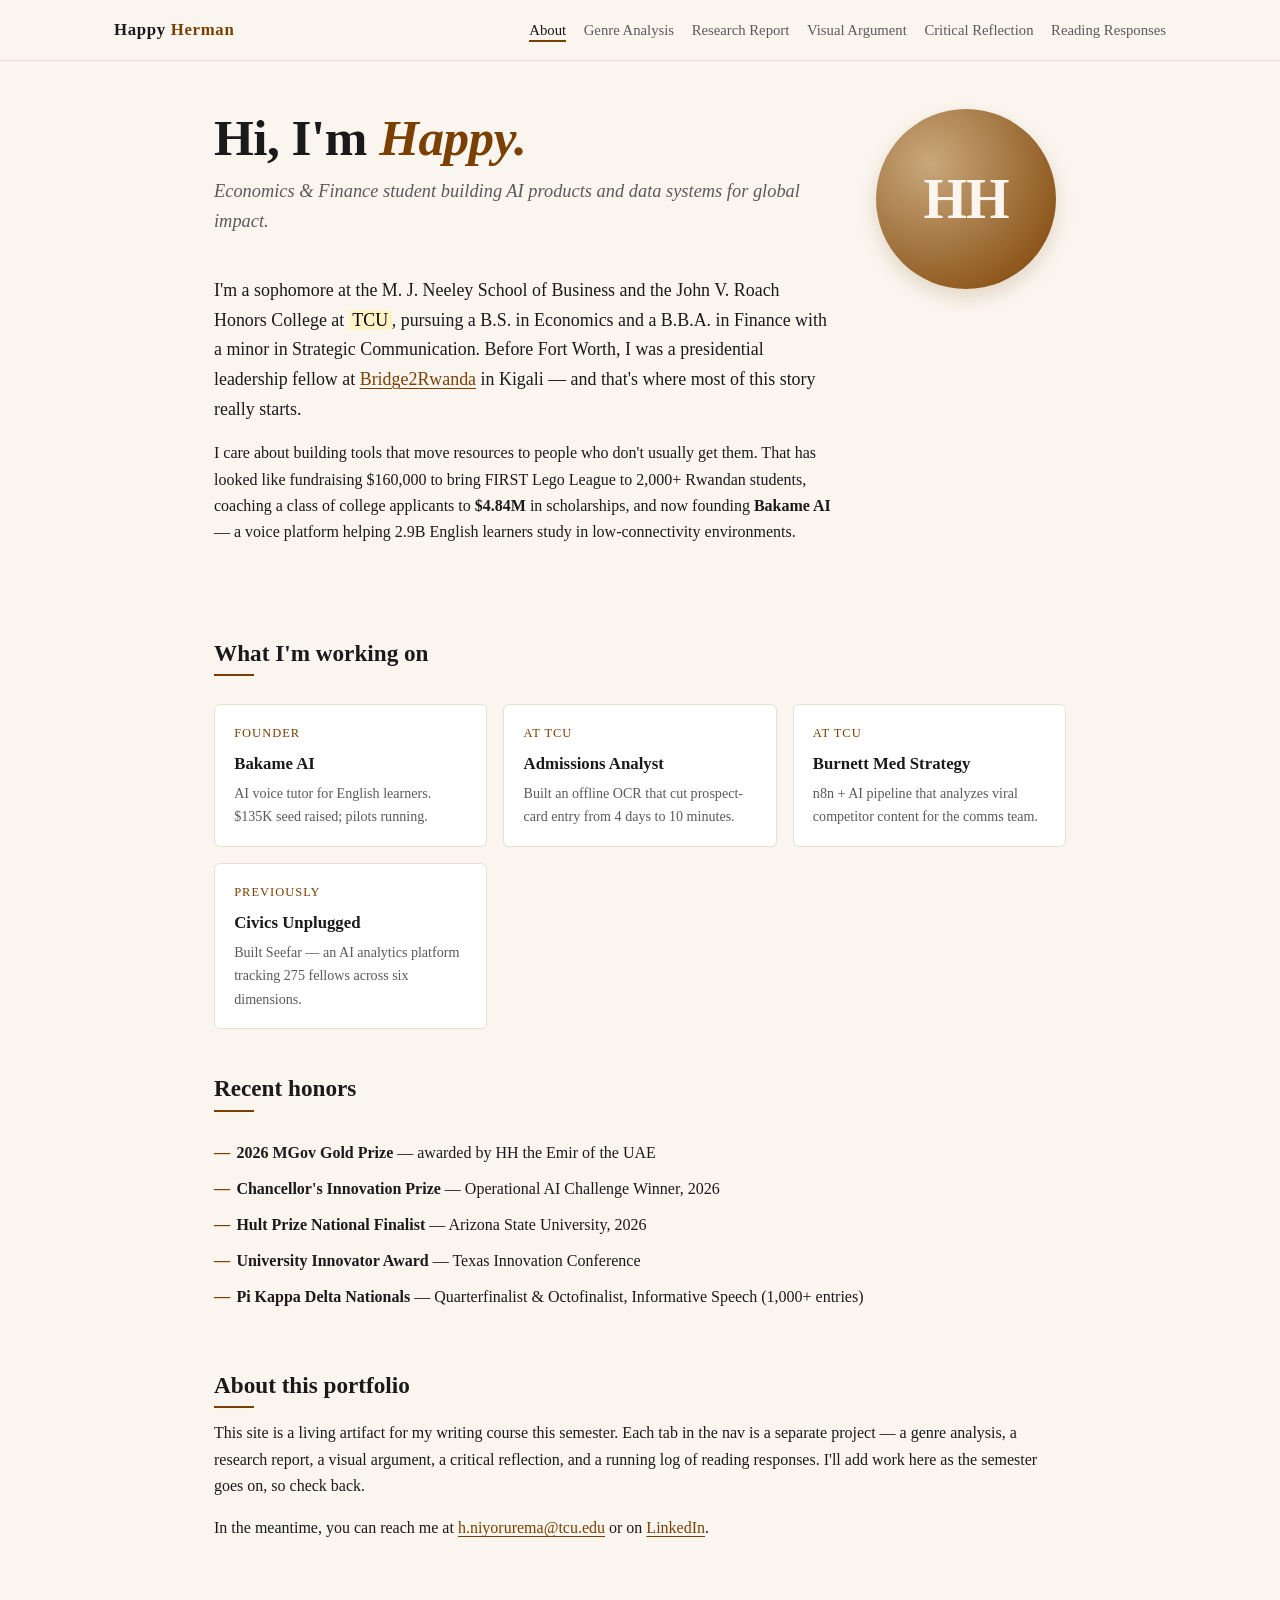
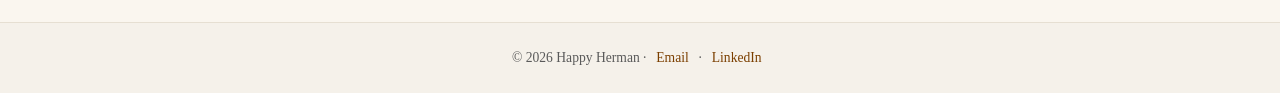
==== index.html @ ba18c9ef "Initial e-portfolio: intro page + 5 assignment placeholders" ====
<!DOCTYPE html>
<html lang="en">
<head>
<meta charset="UTF-8" />
<meta name="viewport" content="width=device-width, initial-scale=1" />
<title>Happy Herman — E-Portfolio</title>
<link rel="stylesheet" href="styles.css" />
</head>
<body>

<nav>
  <div class="nav-inner">
    <a href="index.html" class="brand">Happy <span>Herman</span></a>
    <ul class="nav-links">
      <li><a href="index.html" class="active">About</a></li>
      <li><a href="genre-analysis.html">Genre Analysis</a></li>
      <li><a href="research-report.html">Research Report</a></li>
      <li><a href="visual-argument.html">Visual Argument</a></li>
      <li><a href="critical-reflection.html">Critical Reflection</a></li>
      <li><a href="reading-responses.html">Reading Responses</a></li>
    </ul>
  </div>
</nav>

<main>

  <section class="hero">
    <div>
      <h1>Hi, I'm <span class="accent">Happy.</span></h1>
      <p class="tagline">Economics &amp; Finance student building AI products and data systems for global impact.</p>

      <p class="lede">
        I'm a sophomore at the M. J. Neeley School of Business and the John V. Roach Honors College at <mark>TCU</mark>,
        pursuing a B.S. in Economics and a B.B.A. in Finance with a minor in Strategic Communication.
        Before Fort Worth, I was a presidential leadership fellow at <a class="inline" href="https://bridge2rwanda.org" target="_blank" rel="noopener">Bridge2Rwanda</a> in Kigali — and that's where most of this story really starts.
      </p>

      <p>
        I care about building tools that move resources to people who don't usually get them.
        That has looked like fundraising $160,000 to bring FIRST Lego League to 2,000+ Rwandan students,
        coaching a class of college applicants to <strong>$4.84M</strong> in scholarships, and now founding
        <strong>Bakame AI</strong> — a voice platform helping 2.9B English learners study in low-connectivity environments.
      </p>
    </div>
    <div class="portrait" aria-label="Portrait placeholder">HH</div>
  </section>

  <h2>What I'm working on</h2>
  <div class="cards">
    <div class="card">
      <div class="label">Founder</div>
      <div class="value">Bakame AI</div>
      <div class="detail">AI voice tutor for English learners. $135K seed raised; pilots running.</div>
    </div>
    <div class="card">
      <div class="label">At TCU</div>
      <div class="value">Admissions Analyst</div>
      <div class="detail">Built an offline OCR that cut prospect-card entry from 4 days to 10 minutes.</div>
    </div>
    <div class="card">
      <div class="label">At TCU</div>
      <div class="value">Burnett Med Strategy</div>
      <div class="detail">n8n + AI pipeline that analyzes viral competitor content for the comms team.</div>
    </div>
    <div class="card">
      <div class="label">Previously</div>
      <div class="value">Civics Unplugged</div>
      <div class="detail">Built Seefar — an AI analytics platform tracking 275 fellows across six dimensions.</div>
    </div>
  </div>

  <h2>Recent honors</h2>
  <ul class="bullets">
    <li><strong>2026 MGov Gold Prize</strong> — awarded by HH the Emir of the UAE</li>
    <li><strong>Chancellor's Innovation Prize</strong> — Operational AI Challenge Winner, 2026</li>
    <li><strong>Hult Prize National Finalist</strong> — Arizona State University, 2026</li>
    <li><strong>University Innovator Award</strong> — Texas Innovation Conference</li>
    <li><strong>Pi Kappa Delta Nationals</strong> — Quarterfinalist &amp; Octofinalist, Informative Speech (1,000+ entries)</li>
  </ul>

  <h2>About this portfolio</h2>
  <p>
    This site is a living artifact for my writing course this semester. Each tab in the nav is a separate
    project — a genre analysis, a research report, a visual argument, a critical reflection, and a running
    log of reading responses. I'll add work here as the semester goes on, so check back.
  </p>
  <p>
    In the meantime, you can reach me at
    <a class="inline" href="mailto:h.niyorurema@tcu.edu">h.niyorurema@tcu.edu</a>
    or on
    <a class="inline" href="https://linkedin.com/in/happyh/" target="_blank" rel="noopener">LinkedIn</a>.
  </p>

</main>

<footer>
  &copy; 2026 Happy Herman ·
  <a href="mailto:h.niyorurema@tcu.edu">Email</a> ·
  <a href="https://linkedin.com/in/happyh/" target="_blank" rel="noopener">LinkedIn</a>
</footer>

</body>
</html>
---- styles.css ----
:root {
  --cream: #faf6ef;
  --ink: #1a1a1a;
  --muted: #5a5a5a;
  --accent: #7b3f00;
  --accent-soft: #c9a87c;
  --rule: #e6dfd2;
  --highlight: #fff2c4;
}

* { box-sizing: border-box; margin: 0; padding: 0; }

html { scroll-behavior: smooth; }

body {
  font-family: "Iowan Old Style", "Palatino Linotype", Georgia, serif;
  background: var(--cream);
  color: var(--ink);
  line-height: 1.65;
  min-height: 100vh;
  display: flex;
  flex-direction: column;
}

/* ----- NAV ----- */
nav {
  position: sticky;
  top: 0;
  z-index: 50;
  background: rgba(250, 246, 239, 0.92);
  backdrop-filter: blur(8px);
  border-bottom: 1px solid var(--rule);
}

.nav-inner {
  max-width: 1100px;
  margin: 0 auto;
  padding: 1rem 1.5rem;
  display: flex;
  align-items: center;
  justify-content: space-between;
  gap: 1.5rem;
  flex-wrap: wrap;
}

.brand {
  font-weight: 600;
  letter-spacing: 0.04em;
  font-size: 1.05rem;
  text-decoration: none;
  color: var(--ink);
}

.brand span { color: var(--accent); }

.nav-links {
  display: flex;
  flex-wrap: wrap;
  gap: 1.1rem;
  list-style: none;
  font-size: 0.92rem;
}

.nav-links a {
  text-decoration: none;
  color: var(--muted);
  border-bottom: 2px solid transparent;
  padding-bottom: 2px;
  transition: color 0.2s, border-color 0.2s;
}

.nav-links a:hover { color: var(--ink); border-bottom-color: var(--accent-soft); }
.nav-links a.active { color: var(--ink); border-bottom-color: var(--accent); }

/* ----- MAIN ----- */
main {
  flex: 1;
  max-width: 900px;
  margin: 0 auto;
  padding: 3rem 1.5rem 4rem;
  width: 100%;
}

h1 {
  font-size: clamp(2rem, 4.5vw, 3.2rem);
  font-weight: 600;
  letter-spacing: -0.01em;
  line-height: 1.15;
  margin-bottom: 0.5rem;
}

h1 .accent { color: var(--accent); font-style: italic; }

.tagline {
  font-size: 1.15rem;
  color: var(--muted);
  font-style: italic;
  margin-bottom: 2.5rem;
}

h2 {
  font-size: 1.45rem;
  font-weight: 600;
  margin: 2.5rem 0 1rem;
  position: relative;
  display: inline-block;
}

h2::after {
  content: "";
  position: absolute;
  left: 0; bottom: -4px;
  width: 40px; height: 2px;
  background: var(--accent);
}

p { margin-bottom: 1rem; }
p + p { margin-top: 0; }

.lede { font-size: 1.12rem; }

mark {
  background: var(--highlight);
  padding: 0 0.2em;
  border-radius: 2px;
}

a.inline {
  color: var(--accent);
  text-decoration: underline;
  text-decoration-thickness: 1px;
  text-underline-offset: 3px;
}

/* ----- HERO ----- */
.hero {
  display: grid;
  grid-template-columns: 1fr;
  gap: 2rem;
  margin-bottom: 2rem;
}

@media (min-width: 720px) {
  .hero { grid-template-columns: 1fr 200px; align-items: start; }
}

.portrait {
  width: 180px;
  height: 180px;
  border-radius: 50%;
  background:
    radial-gradient(circle at 30% 30%, var(--accent-soft), var(--accent));
  display: flex;
  align-items: center;
  justify-content: center;
  color: var(--cream);
  font-size: 3.5rem;
  font-weight: 600;
  letter-spacing: -0.02em;
  box-shadow: 0 8px 20px rgba(123, 63, 0, 0.18);
  justify-self: center;
}

/* ----- CARDS ----- */
.cards {
  display: grid;
  grid-template-columns: repeat(auto-fit, minmax(220px, 1fr));
  gap: 1rem;
  margin-top: 1rem;
}

.card {
  background: #fff;
  border: 1px solid var(--rule);
  border-radius: 6px;
  padding: 1.1rem 1.2rem;
  transition: transform 0.18s, box-shadow 0.18s;
}

.card:hover {
  transform: translateY(-2px);
  box-shadow: 0 10px 24px rgba(0, 0, 0, 0.06);
}

.card .label {
  font-size: 0.78rem;
  text-transform: uppercase;
  letter-spacing: 0.08em;
  color: var(--accent);
  margin-bottom: 0.4rem;
}

.card .value {
  font-size: 1.05rem;
  font-weight: 600;
}

.card .detail {
  font-size: 0.88rem;
  color: var(--muted);
  margin-top: 0.3rem;
}

/* ----- LISTS ----- */
ul.bullets {
  list-style: none;
  margin: 1rem 0;
}

ul.bullets li {
  padding-left: 1.4rem;
  position: relative;
  margin-bottom: 0.6rem;
}

ul.bullets li::before {
  content: "—";
  position: absolute;
  left: 0;
  color: var(--accent);
  font-weight: 600;
}

/* ----- COMING SOON PAGES ----- */
.coming-soon {
  text-align: center;
  padding: 3rem 1rem;
  border: 1px dashed var(--accent-soft);
  border-radius: 10px;
  background: rgba(255, 255, 255, 0.5);
}

.coming-soon .kicker {
  font-size: 0.85rem;
  letter-spacing: 0.18em;
  text-transform: uppercase;
  color: var(--accent);
  margin-bottom: 1rem;
}

.coming-soon h1 {
  font-size: clamp(1.8rem, 4vw, 2.6rem);
}

.coming-soon .blink {
  display: inline-block;
  animation: pulse 2s ease-in-out infinite;
  font-style: italic;
  color: var(--muted);
  margin: 1.5rem 0;
  font-size: 1.1rem;
}

@keyframes pulse {
  0%, 100% { opacity: 0.45; }
  50% { opacity: 1; }
}

.typewriter {
  font-family: "Courier New", monospace;
  background: #1a1a1a;
  color: #fff2c4;
  padding: 1.2rem 1.4rem;
  border-radius: 6px;
  font-size: 0.92rem;
  text-align: left;
  max-width: 540px;
  margin: 1.5rem auto;
  white-space: pre-wrap;
  line-height: 1.55;
  box-shadow: 0 6px 18px rgba(0,0,0,0.15);
}

.typewriter .cursor {
  display: inline-block;
  width: 8px;
  height: 1rem;
  background: #fff2c4;
  margin-left: 2px;
  vertical-align: middle;
  animation: blink 1s steps(2, start) infinite;
}

@keyframes blink {
  to { visibility: hidden; }
}

.progress-track {
  background: var(--rule);
  height: 6px;
  border-radius: 3px;
  max-width: 360px;
  margin: 1.5rem auto 0.5rem;
  overflow: hidden;
}

.progress-fill {
  height: 100%;
  background: linear-gradient(90deg, var(--accent-soft), var(--accent));
  border-radius: 3px;
  animation: fill 3.5s ease-in-out infinite alternate;
}

@keyframes fill {
  from { width: 18%; }
  to { width: 72%; }
}

.progress-label {
  font-size: 0.82rem;
  color: var(--muted);
  font-style: italic;
}

.fun-quote {
  font-style: italic;
  color: var(--muted);
  margin-top: 2rem;
  font-size: 0.95rem;
  max-width: 480px;
  margin-left: auto;
  margin-right: auto;
}

/* ----- FOOTER ----- */
footer {
  border-top: 1px solid var(--rule);
  padding: 1.5rem;
  text-align: center;
  font-size: 0.85rem;
  color: var(--muted);
  background: rgba(0,0,0,0.02);
}

footer a {
  color: var(--accent);
  text-decoration: none;
  margin: 0 0.4rem;
}

footer a:hover { text-decoration: underline; }
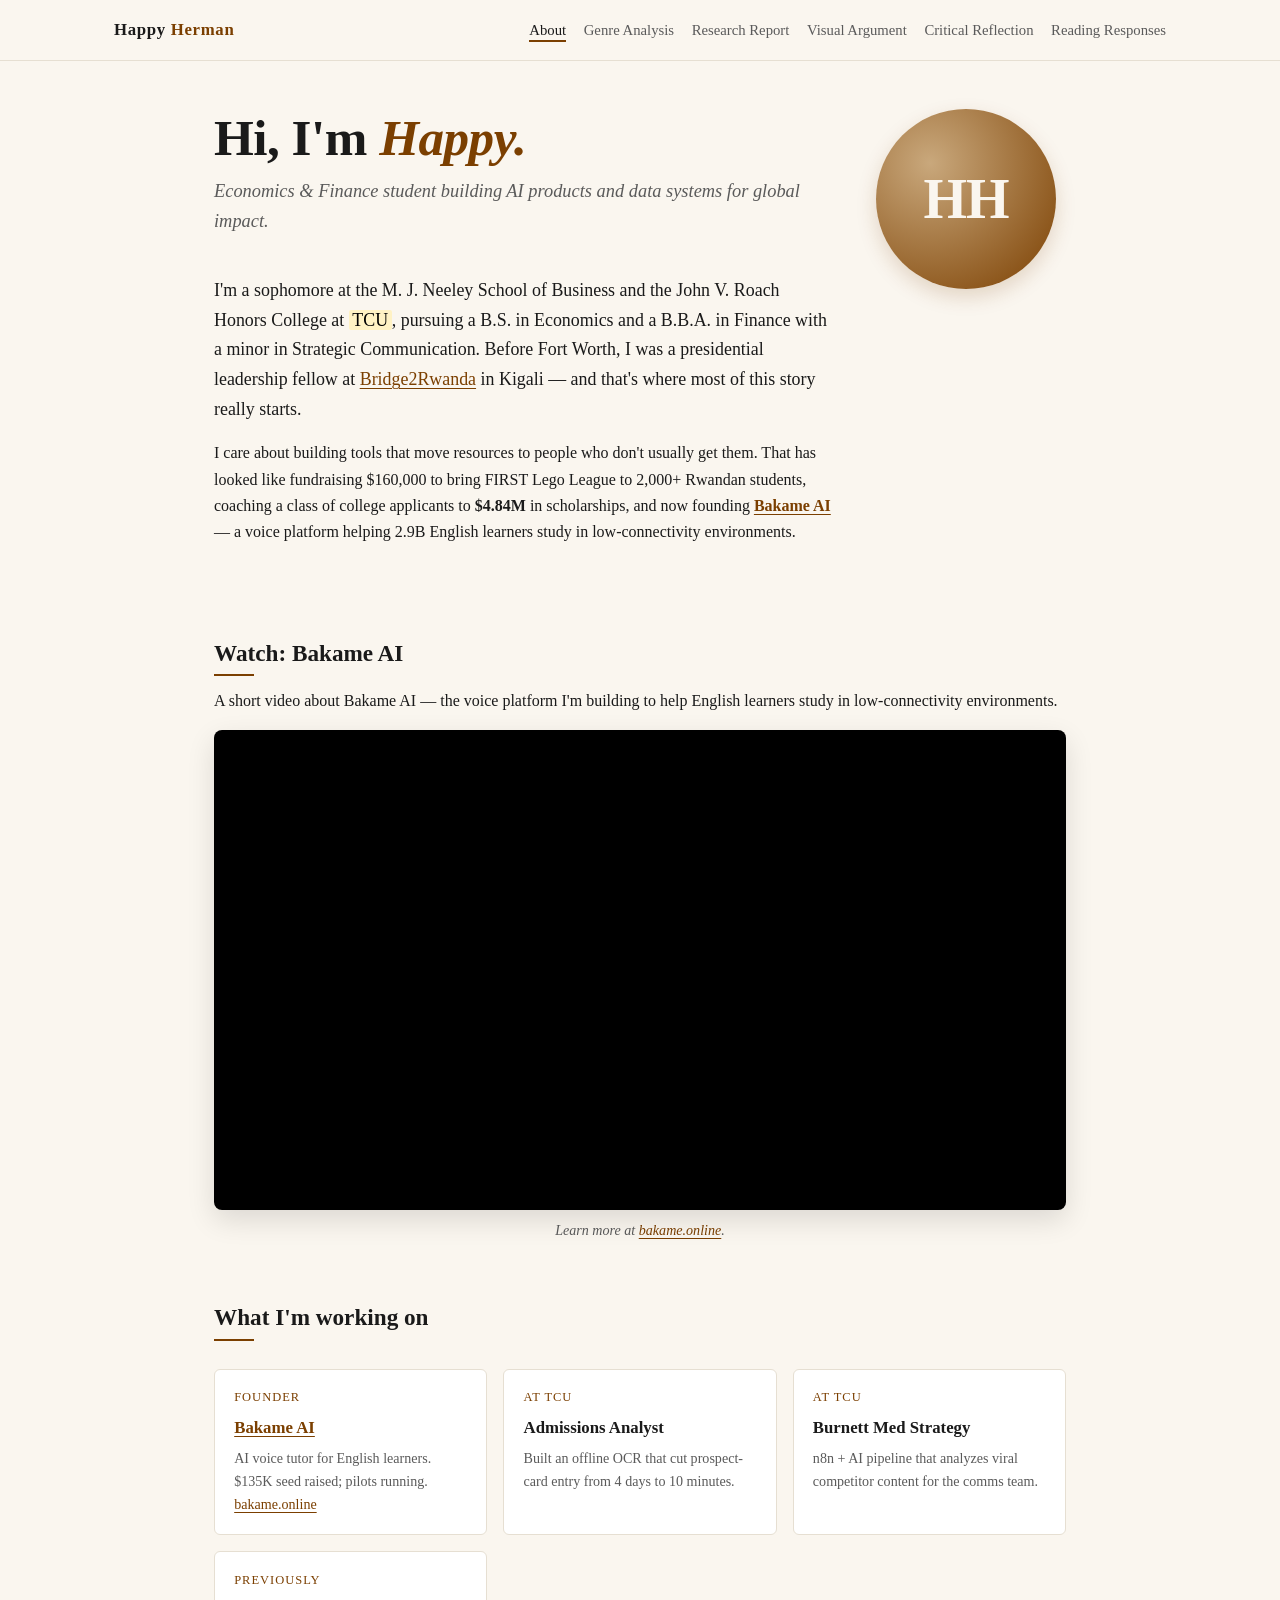
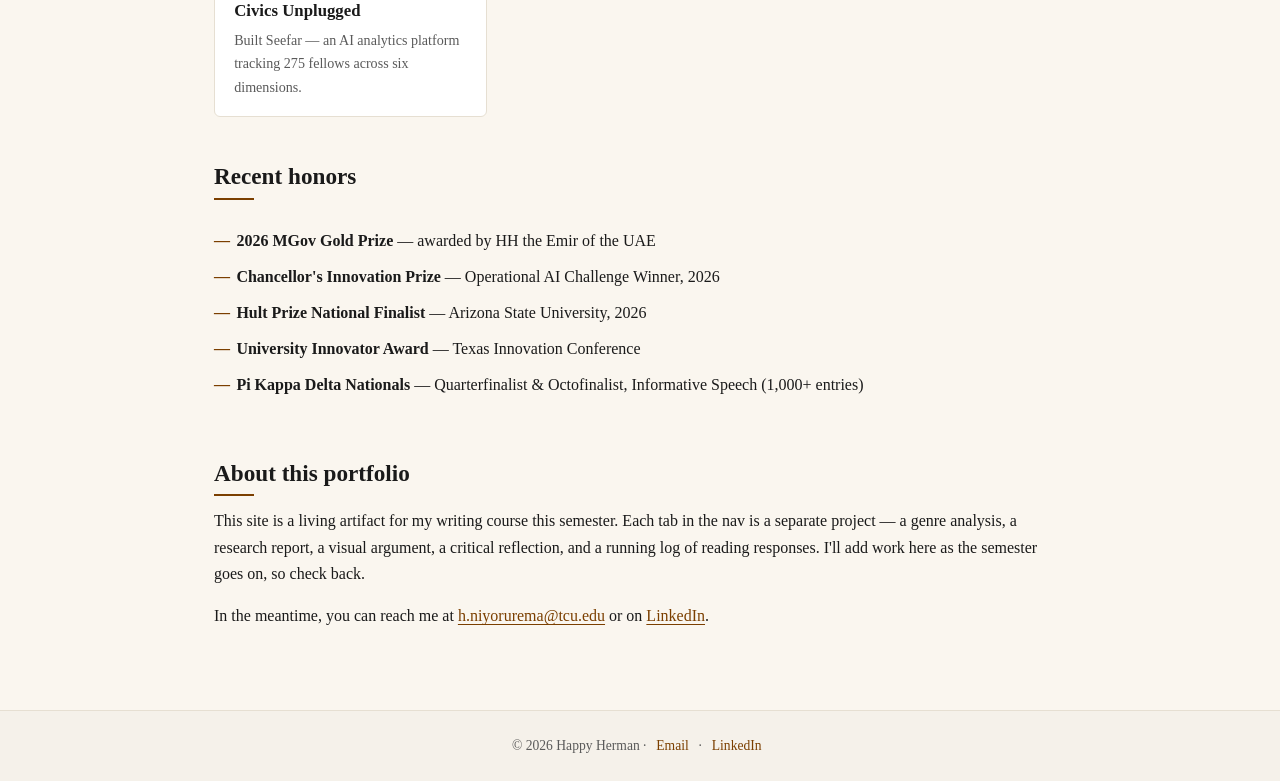
==== commit 9d3f4980: "Embed Bakame AI video and link bakame.online from About page" ====
--- a/index.html
+++ b/index.html
@@ -39,18 +39,30 @@
         I care about building tools that move resources to people who don't usually get them.
         That has looked like fundraising $160,000 to bring FIRST Lego League to 2,000+ Rwandan students,
         coaching a class of college applicants to <strong>$4.84M</strong> in scholarships, and now founding
-        <strong>Bakame AI</strong> — a voice platform helping 2.9B English learners study in low-connectivity environments.
+        <a class="inline" href="https://bakame.online/" target="_blank" rel="noopener"><strong>Bakame AI</strong></a> — a voice platform helping 2.9B English learners study in low-connectivity environments.
       </p>
     </div>
     <div class="portrait" aria-label="Portrait placeholder">HH</div>
   </section>
 
+  <h2>Watch: Bakame AI</h2>
+  <p>A short video about Bakame AI — the voice platform I'm building to help English learners study in low-connectivity environments.</p>
+  <div class="video-wrap">
+    <iframe
+      src="https://www.youtube.com/embed/fZraqOFfE9w"
+      title="Bakame AI"
+      allow="accelerometer; autoplay; clipboard-write; encrypted-media; gyroscope; picture-in-picture; web-share"
+      referrerpolicy="strict-origin-when-cross-origin"
+      allowfullscreen></iframe>
+  </div>
+  <p class="video-caption">Learn more at <a class="inline" href="https://bakame.online/" target="_blank" rel="noopener">bakame.online</a>.</p>
+
   <h2>What I'm working on</h2>
   <div class="cards">
     <div class="card">
       <div class="label">Founder</div>
-      <div class="value">Bakame AI</div>
-      <div class="detail">AI voice tutor for English learners. $135K seed raised; pilots running.</div>
+      <div class="value"><a class="inline" href="https://bakame.online/" target="_blank" rel="noopener">Bakame AI</a></div>
+      <div class="detail">AI voice tutor for English learners. $135K seed raised; pilots running. <a class="inline" href="https://bakame.online/" target="_blank" rel="noopener">bakame.online</a></div>
     </div>
     <div class="card">
       <div class="label">At TCU</div>
--- a/styles.css
+++ b/styles.css
@@ -322,6 +322,34 @@
   margin-right: auto;
 }
 
+/* ----- VIDEO EMBED ----- */
+.video-wrap {
+  position: relative;
+  width: 100%;
+  padding-top: 56.25%;
+  margin: 1rem 0 0.5rem;
+  border-radius: 8px;
+  overflow: hidden;
+  box-shadow: 0 10px 28px rgba(0, 0, 0, 0.12);
+  background: #000;
+}
+
+.video-wrap iframe {
+  position: absolute;
+  inset: 0;
+  width: 100%;
+  height: 100%;
+  border: 0;
+}
+
+.video-caption {
+  font-size: 0.88rem;
+  color: var(--muted);
+  font-style: italic;
+  margin-top: 0.6rem;
+  text-align: center;
+}
+
 /* ----- FOOTER ----- */
 footer {
   border-top: 1px solid var(--rule);
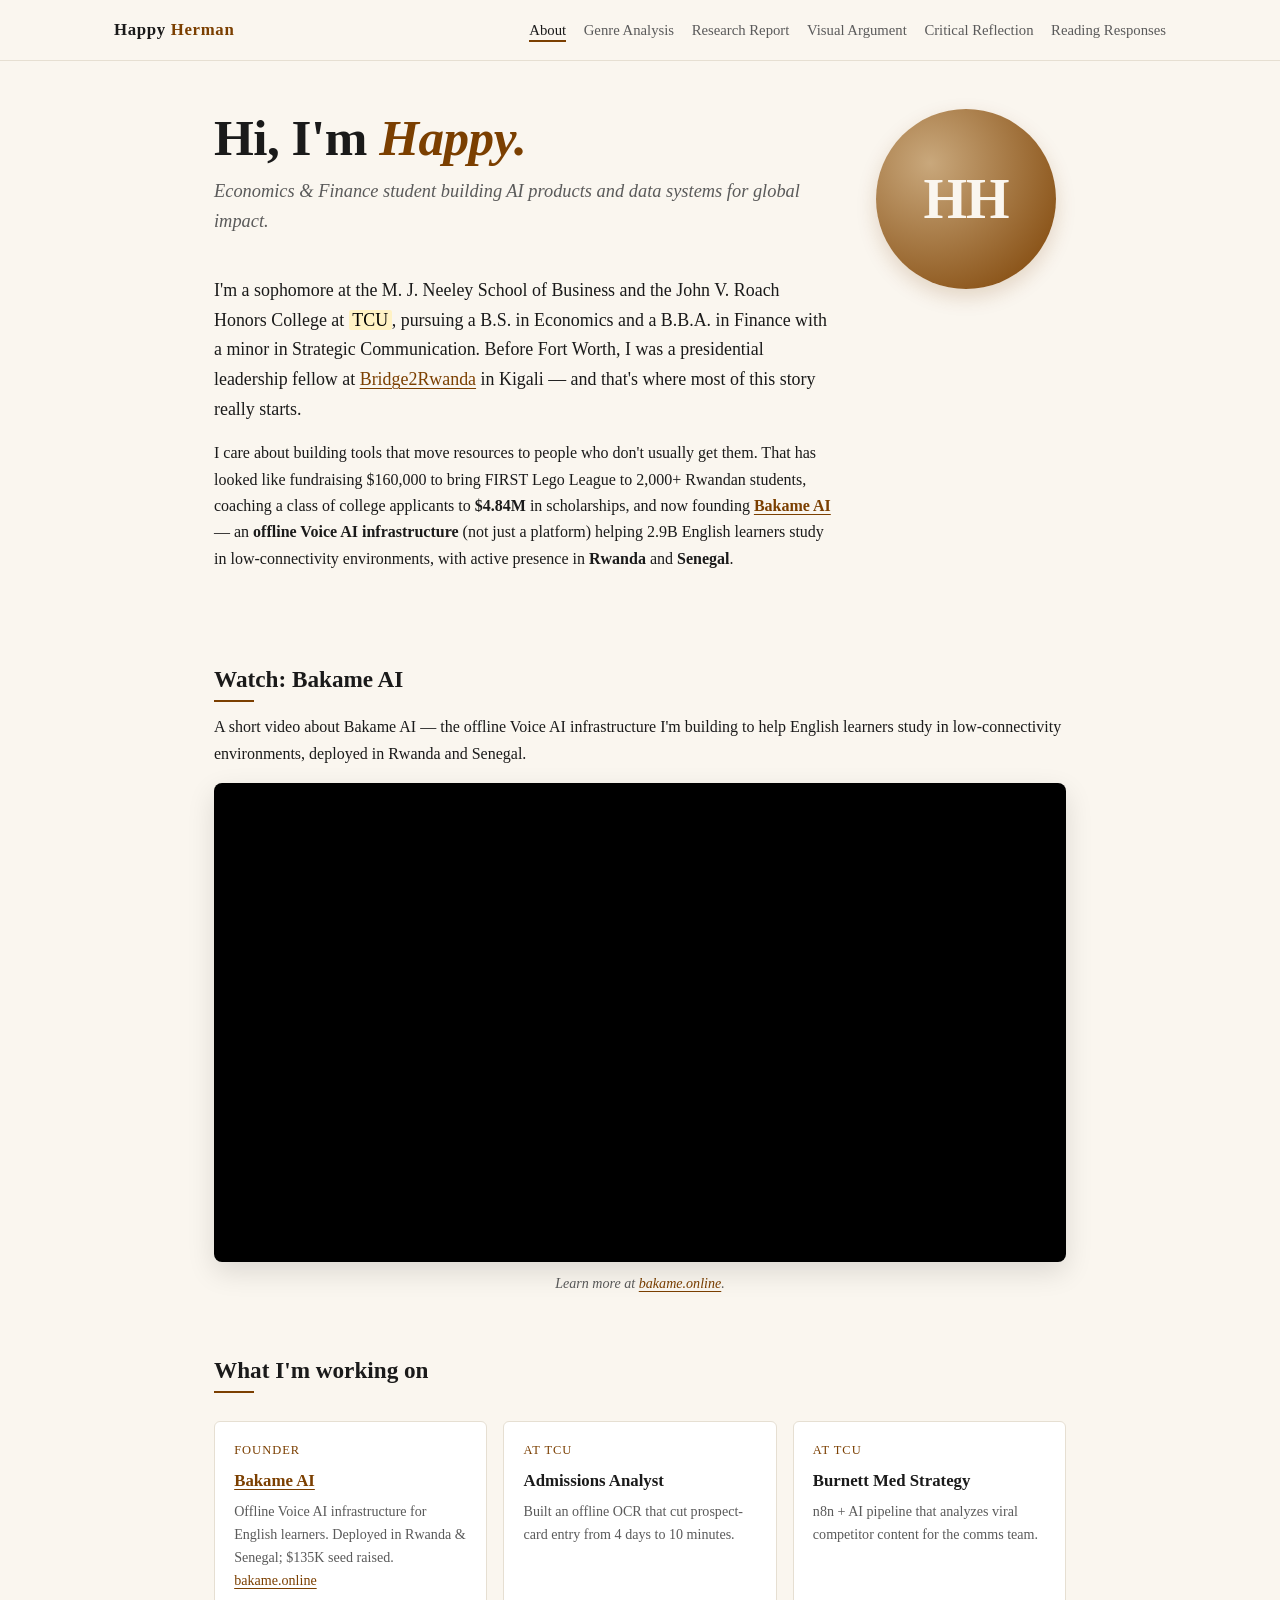
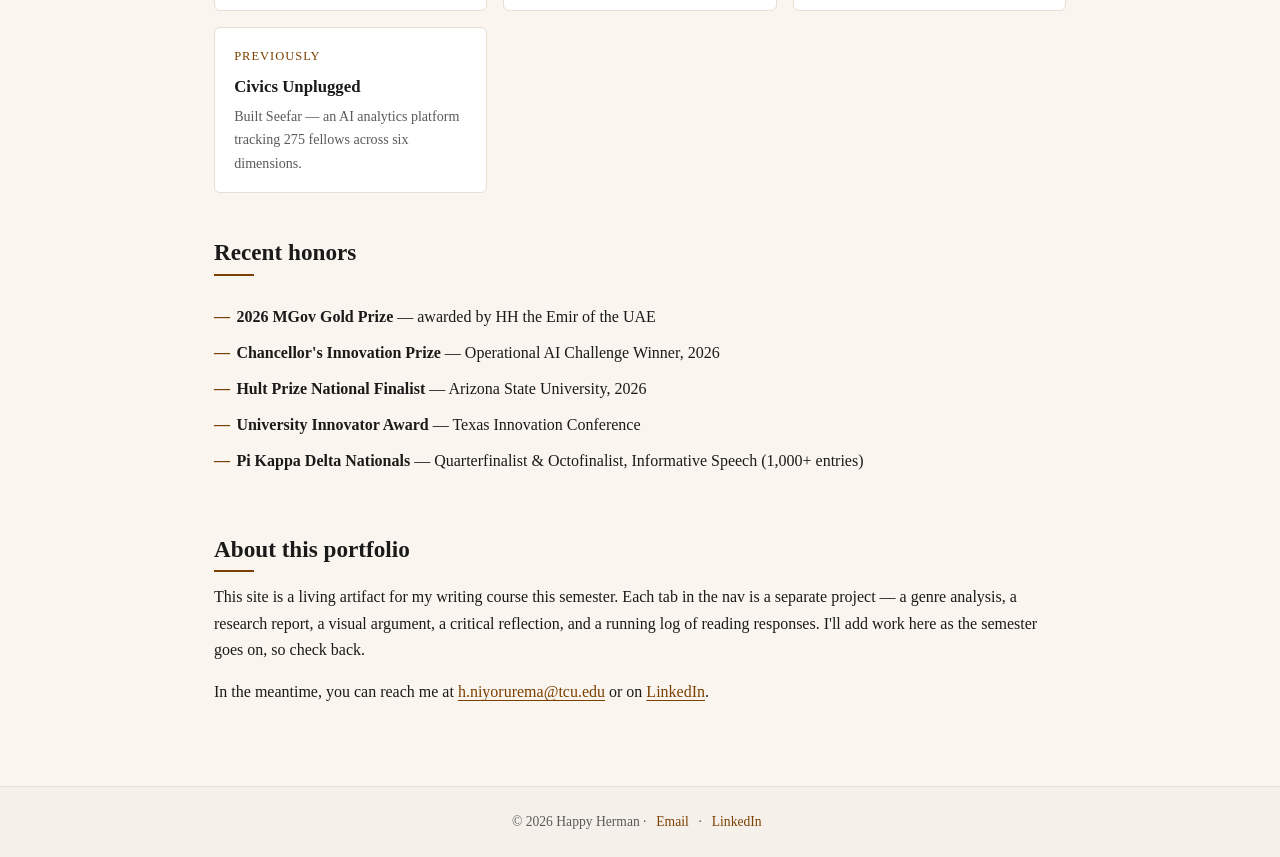
==== commit 898ac3fc: "About page: reframe Bakame as offline Voice AI infra with Rwanda+Senegal presence" ====
--- a/index.html
+++ b/index.html
@@ -39,14 +39,14 @@
         I care about building tools that move resources to people who don't usually get them.
         That has looked like fundraising $160,000 to bring FIRST Lego League to 2,000+ Rwandan students,
         coaching a class of college applicants to <strong>$4.84M</strong> in scholarships, and now founding
-        <a class="inline" href="https://bakame.online/" target="_blank" rel="noopener"><strong>Bakame AI</strong></a> — a voice platform helping 2.9B English learners study in low-connectivity environments.
+        <a class="inline" href="https://bakame.online/" target="_blank" rel="noopener"><strong>Bakame AI</strong></a> — an <strong>offline Voice AI infrastructure</strong> (not just a platform) helping 2.9B English learners study in low-connectivity environments, with active presence in <strong>Rwanda</strong> and <strong>Senegal</strong>.
       </p>
     </div>
     <div class="portrait" aria-label="Portrait placeholder">HH</div>
   </section>
 
   <h2>Watch: Bakame AI</h2>
-  <p>A short video about Bakame AI — the voice platform I'm building to help English learners study in low-connectivity environments.</p>
+  <p>A short video about Bakame AI — the offline Voice AI infrastructure I'm building to help English learners study in low-connectivity environments, deployed in Rwanda and Senegal.</p>
   <div class="video-wrap">
     <iframe
       src="https://www.youtube.com/embed/fZraqOFfE9w"
@@ -62,7 +62,7 @@
     <div class="card">
       <div class="label">Founder</div>
       <div class="value"><a class="inline" href="https://bakame.online/" target="_blank" rel="noopener">Bakame AI</a></div>
-      <div class="detail">AI voice tutor for English learners. $135K seed raised; pilots running. <a class="inline" href="https://bakame.online/" target="_blank" rel="noopener">bakame.online</a></div>
+      <div class="detail">Offline Voice AI infrastructure for English learners. Deployed in Rwanda &amp; Senegal; $135K seed raised. <a class="inline" href="https://bakame.online/" target="_blank" rel="noopener">bakame.online</a></div>
     </div>
     <div class="card">
       <div class="label">At TCU</div>
--- a/styles.css
+++ b/styles.css
@@ -350,6 +350,127 @@
   text-align: center;
 }
 
+/* ----- TABS (Reading Responses) ----- */
+.tabs {
+  margin: 2rem 0 0;
+}
+
+.tabs > input[type="radio"] {
+  position: absolute;
+  opacity: 0;
+  pointer-events: none;
+}
+
+.subnav-label {
+  font-size: 0.72rem;
+  letter-spacing: 0.18em;
+  text-transform: uppercase;
+  color: var(--accent);
+  font-weight: 600;
+  margin: 0.4rem 0 0.5rem;
+}
+
+.tab-strip {
+  display: inline-flex;
+  flex-wrap: wrap;
+  gap: 0.25rem;
+  margin-bottom: 1.8rem;
+  padding: 0.3rem;
+  background: rgba(0, 0, 0, 0.04);
+  border: 1px solid var(--rule);
+  border-radius: 999px;
+}
+
+.tab-btn {
+  display: inline-block;
+  padding: 0.35rem 0.95rem;
+  background: transparent;
+  border: 0;
+  border-radius: 999px;
+  cursor: pointer;
+  user-select: none;
+  font-size: 0.82rem;
+  font-weight: 600;
+  color: var(--muted);
+  letter-spacing: 0.01em;
+  transition: color 0.18s, background 0.18s;
+}
+
+.tab-btn:hover { color: var(--ink); }
+
+.tab-panel {
+  display: none;
+  animation: fadein 0.25s ease-out;
+}
+
+@keyframes fadein {
+  from { opacity: 0; transform: translateY(4px); }
+  to { opacity: 1; transform: translateY(0); }
+}
+
+/* active-state wiring */
+#rr1:checked ~ .tab-strip label[for="rr1"],
+#rr2:checked ~ .tab-strip label[for="rr2"],
+#rr3:checked ~ .tab-strip label[for="rr3"],
+#rr4:checked ~ .tab-strip label[for="rr4"] {
+  background: var(--ink);
+  color: var(--cream);
+  box-shadow: 0 4px 10px rgba(0, 0, 0, 0.15);
+}
+
+#rr1:checked ~ .tab-panel[data-tab="rr1"],
+#rr2:checked ~ .tab-panel[data-tab="rr2"],
+#rr3:checked ~ .tab-panel[data-tab="rr3"],
+#rr4:checked ~ .tab-panel[data-tab="rr4"] {
+  display: block;
+}
+
+.reading-cite {
+  background: #fff;
+  border-left: 3px solid var(--accent);
+  border-radius: 4px;
+  padding: 0.9rem 1.1rem;
+  margin-bottom: 1.6rem;
+  font-size: 0.92rem;
+  color: var(--muted);
+  line-height: 1.55;
+}
+
+.reading-cite .cite-label {
+  font-size: 0.7rem;
+  letter-spacing: 0.18em;
+  text-transform: uppercase;
+  color: var(--accent);
+  font-weight: 600;
+  margin-bottom: 0.35rem;
+}
+
+.tab-panel p {
+  text-align: justify;
+  hyphens: auto;
+  margin-bottom: 1rem;
+}
+
+/* ----- PDF EMBED ----- */
+.pdf-wrap {
+  width: 100%;
+  height: 78vh;
+  min-height: 520px;
+  margin: 1.5rem 0 0.5rem;
+  border-radius: 8px;
+  overflow: hidden;
+  box-shadow: 0 10px 28px rgba(0, 0, 0, 0.12);
+  background: #2a2a2a;
+}
+
+.pdf-wrap object,
+.pdf-wrap iframe {
+  width: 100%;
+  height: 100%;
+  border: 0;
+  display: block;
+}
+
 /* ----- FOOTER ----- */
 footer {
   border-top: 1px solid var(--rule);
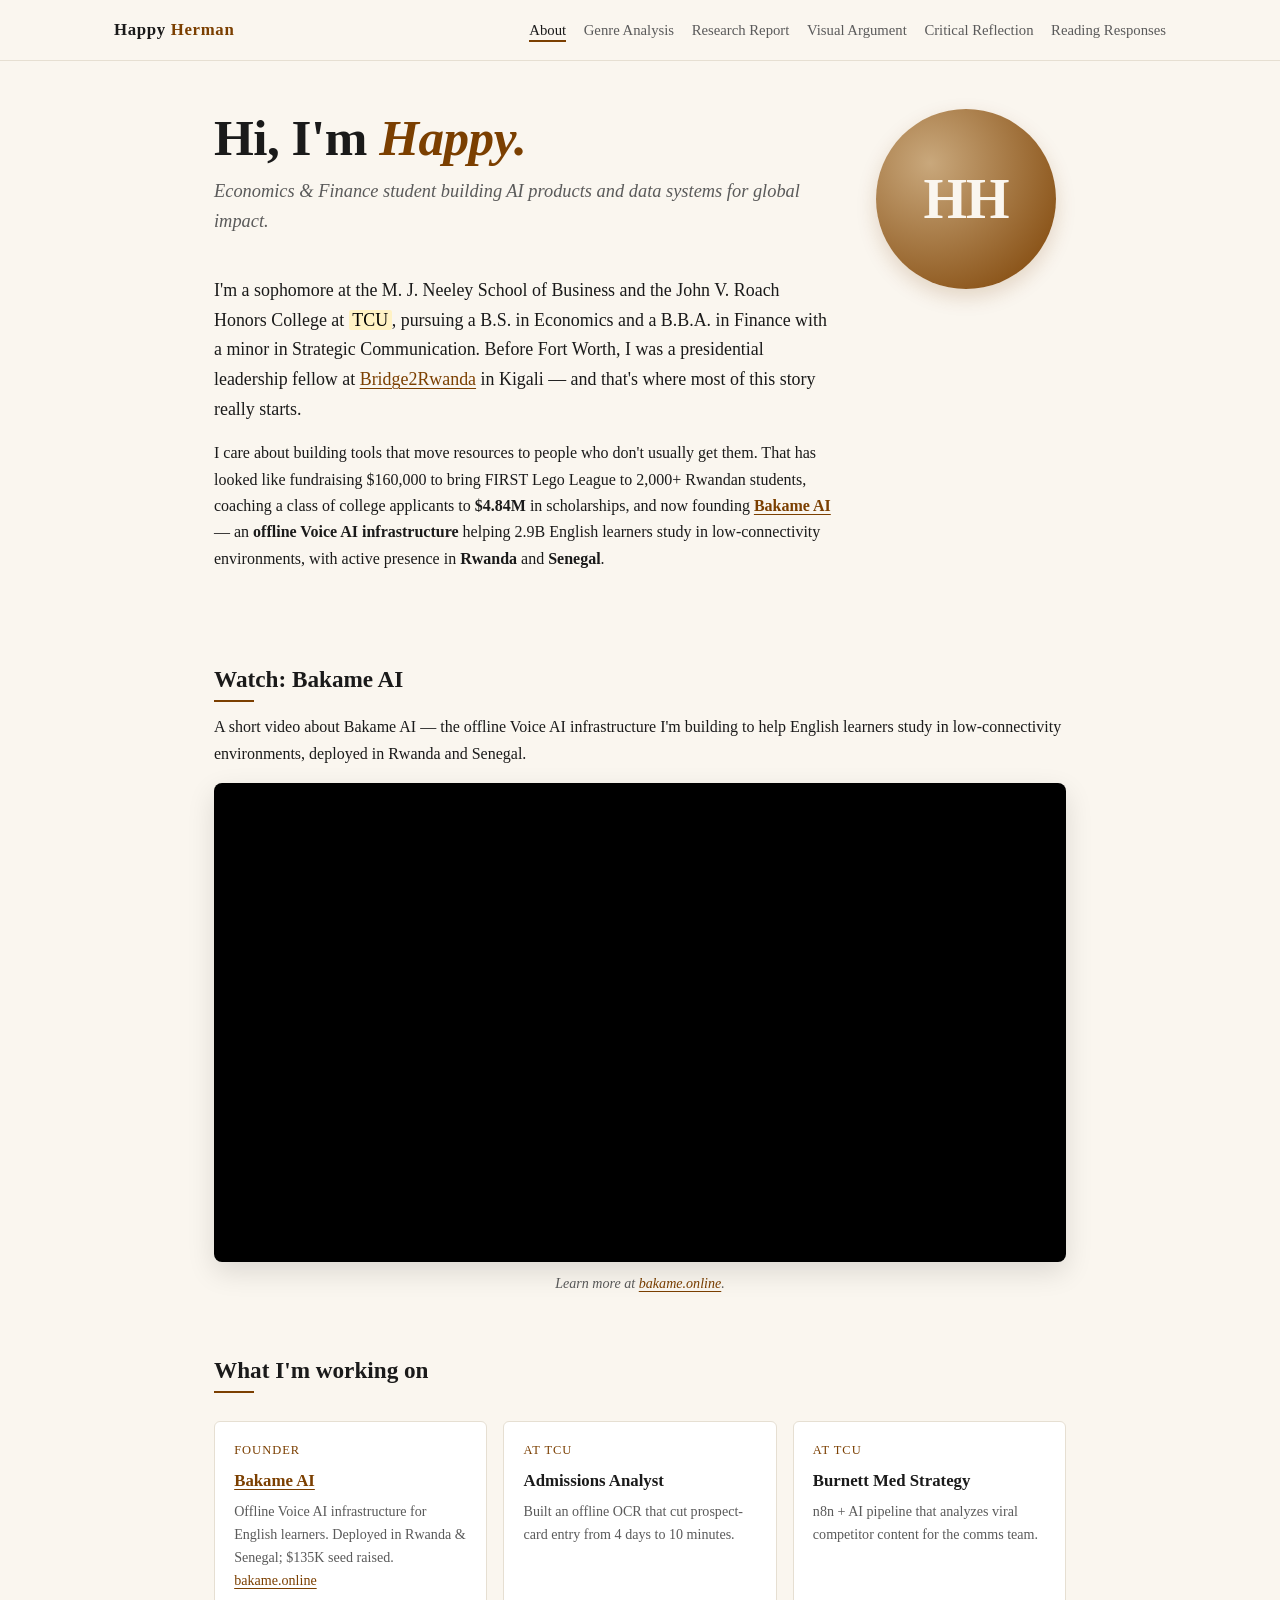
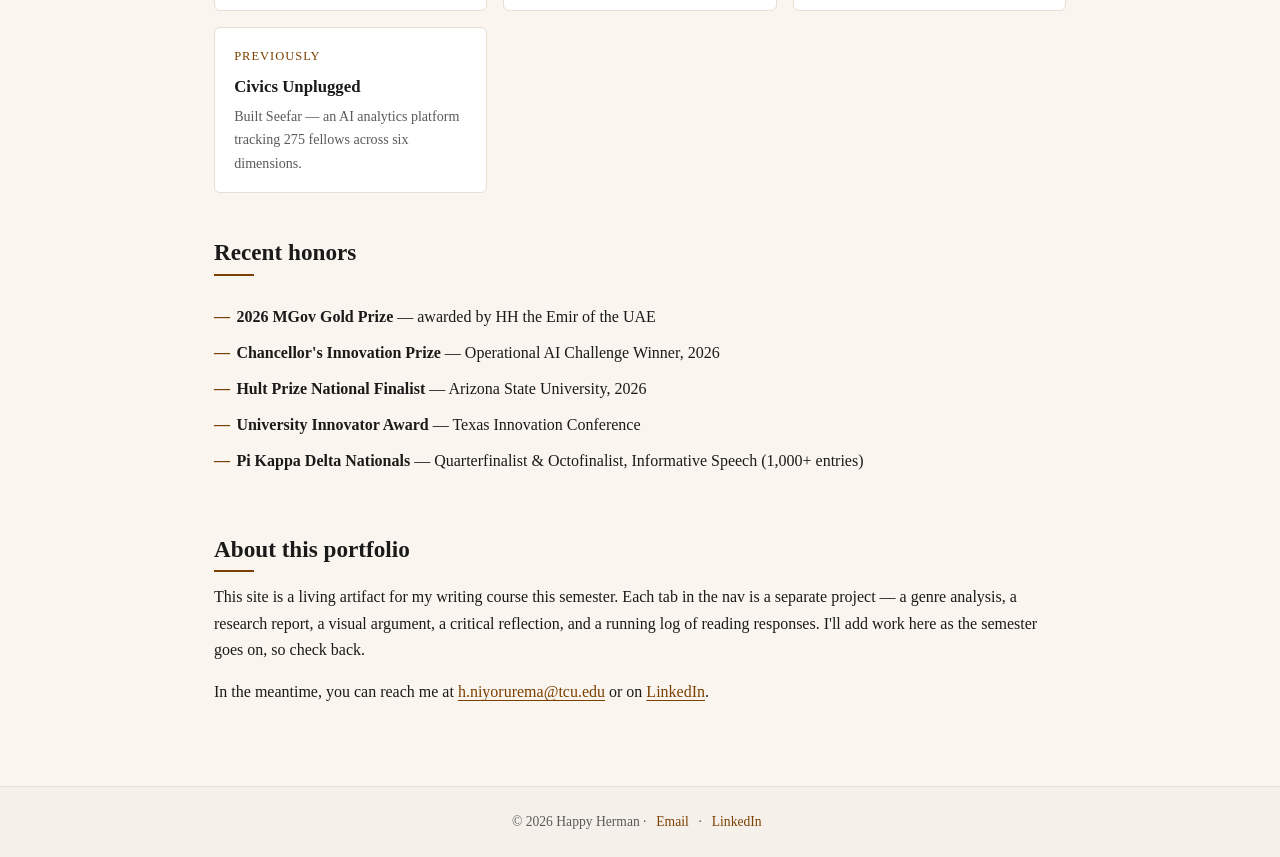
==== commit 060bfd08: "Drop 'not just a platform' aside from Bakame description" ====
--- a/index.html
+++ b/index.html
@@ -39,7 +39,7 @@
         I care about building tools that move resources to people who don't usually get them.
         That has looked like fundraising $160,000 to bring FIRST Lego League to 2,000+ Rwandan students,
         coaching a class of college applicants to <strong>$4.84M</strong> in scholarships, and now founding
-        <a class="inline" href="https://bakame.online/" target="_blank" rel="noopener"><strong>Bakame AI</strong></a> — an <strong>offline Voice AI infrastructure</strong> (not just a platform) helping 2.9B English learners study in low-connectivity environments, with active presence in <strong>Rwanda</strong> and <strong>Senegal</strong>.
+        <a class="inline" href="https://bakame.online/" target="_blank" rel="noopener"><strong>Bakame AI</strong></a> — an <strong>offline Voice AI infrastructure</strong> helping 2.9B English learners study in low-connectivity environments, with active presence in <strong>Rwanda</strong> and <strong>Senegal</strong>.
       </p>
     </div>
     <div class="portrait" aria-label="Portrait placeholder">HH</div>
